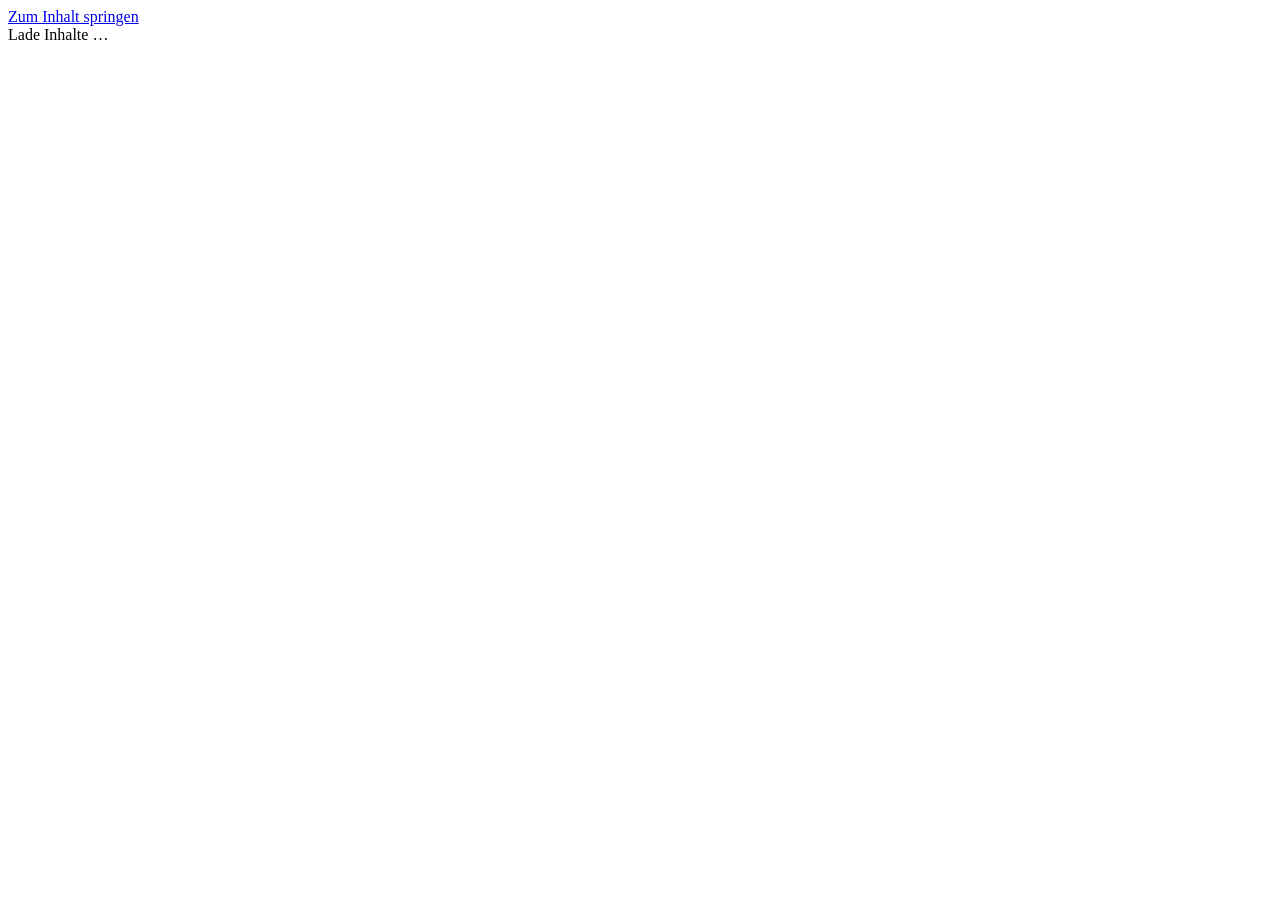
==== index.html @ f334f1ea "Add files via upload" ====
<!doctype html>
<html lang="de">
<head>
  <meta charset="utf-8">
  <meta name="viewport" content="width=device-width, initial-scale=1, viewport-fit=cover">
  <title>Statistik leicht – Klausur bestehen</title>
  <meta name="description" content="Dein Dashboard: Fortschritt, Level, Klausurprognose und persönliche Empfehlungen.">
  <meta name="theme-color" content="#2563eb">
  <link rel="icon" href="assets/icons/favicon.svg" type="image/svg+xml">
  <link rel="stylesheet" href="styles/main.css">
  <link rel="stylesheet" href="styles/components.css">
  <link rel="stylesheet" href="styles/darkmode.css">
  <script>
    /* Theme sofort setzen, damit nichts aufblitzt */
    (function () {
      try {
        var s = JSON.parse(localStorage.getItem('statistik-lernplattform-v1') || '{}');
        var t = (s.settings && s.settings.theme) || 'auto';
        var dark = t === 'dark' || (t === 'auto' && window.matchMedia('(prefers-color-scheme: dark)').matches);
        document.documentElement.setAttribute('data-theme', dark ? 'dark' : 'light');
      } catch (e) {
        document.documentElement.setAttribute('data-theme', 'light');
      }
    })();
  </script>
</head>
<body data-page="start">
  <a class="skip-link" href="#main">Zum Inhalt springen</a>
  <header id="app-header"></header>
  <main id="main" class="container" tabindex="-1">
    <div class="loading" aria-live="polite"><span class="spinner"></span> Lade Inhalte …</div>
  </main>
  <nav id="tabbar"></nav>
  <noscript><p class="container">Bitte aktiviere JavaScript, um die Lernplattform zu nutzen.</p></noscript>
  <script src="data/data.js"></script>
  <script src="scripts/storage.js"></script>
  <script src="scripts/statistik.js"></script>
  <script src="scripts/charts.js"></script>
  <script src="scripts/router.js"></script>
  <script src="scripts/generator.js"></script>
  <script src="scripts/app.js"></script>
  <script>
    SL.ready(function () {
      SL.Dashboard.render();
    });
  </script>
</body>
</html>
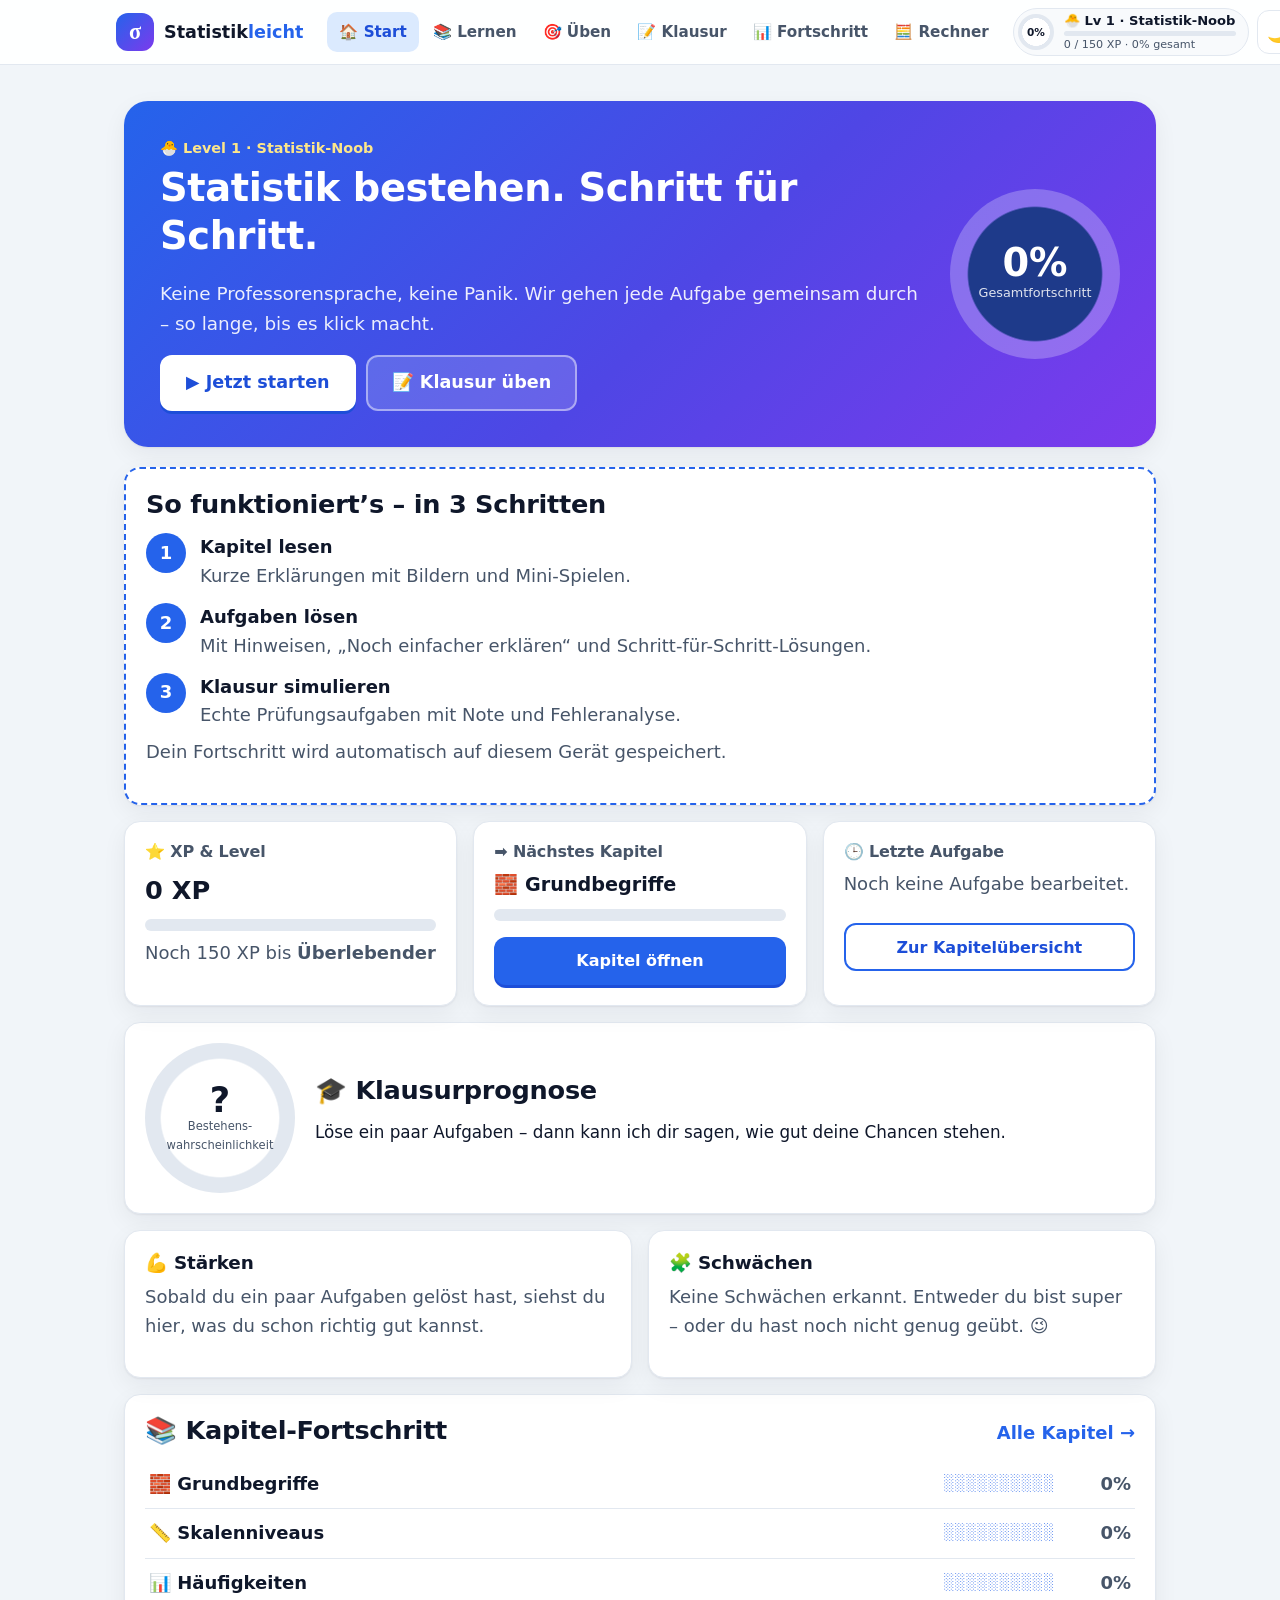
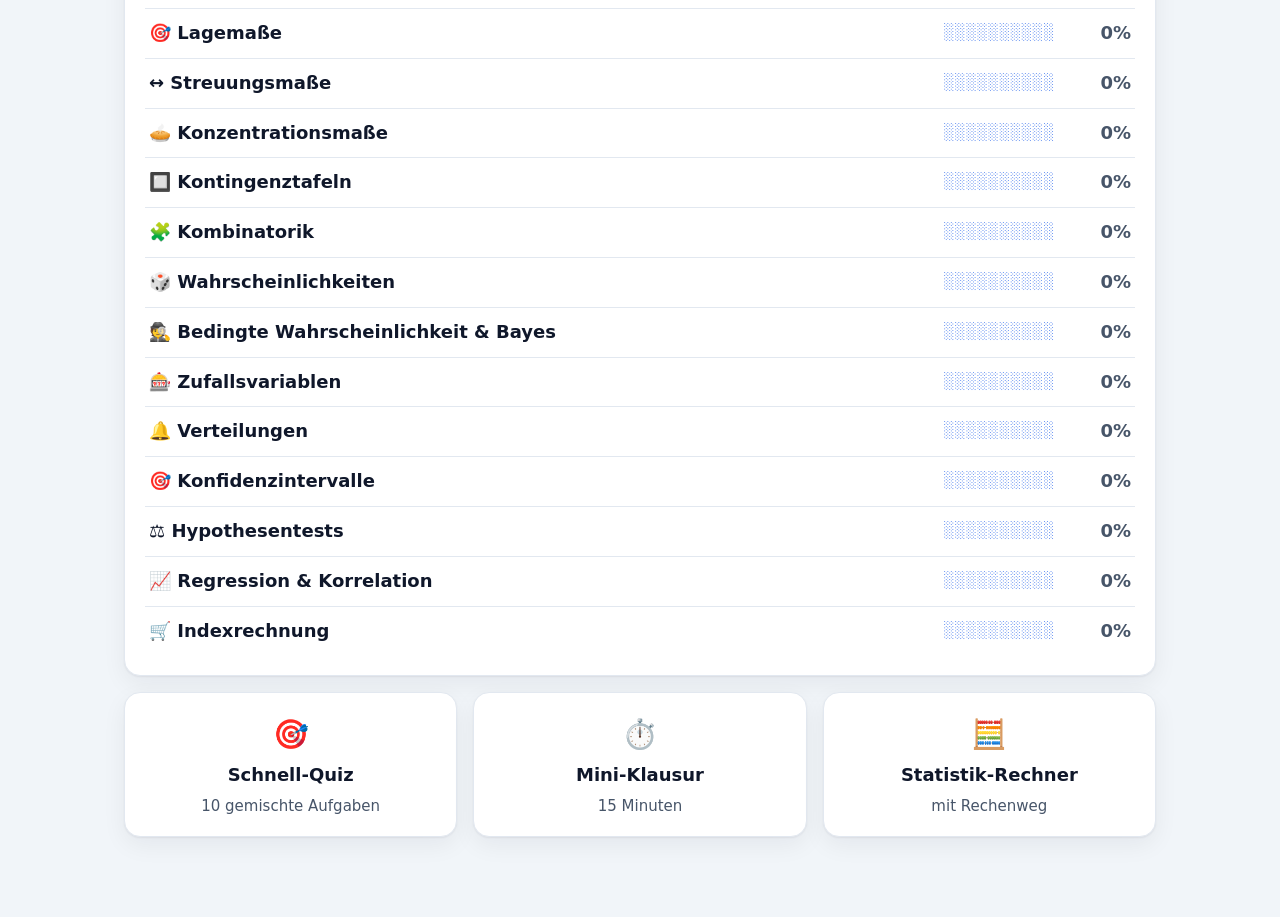
==== commit 2fc769d5: "Add files via upload" ====
--- a/index.html
+++ b/index.html
@@ -6,10 +6,10 @@
   <title>Statistik leicht – Klausur bestehen</title>
   <meta name="description" content="Dein Dashboard: Fortschritt, Level, Klausurprognose und persönliche Empfehlungen.">
   <meta name="theme-color" content="#2563eb">
-  <link rel="icon" href="assets/icons/favicon.svg" type="image/svg+xml">
-  <link rel="stylesheet" href="styles/main.css">
-  <link rel="stylesheet" href="styles/components.css">
-  <link rel="stylesheet" href="styles/darkmode.css">
+  <link rel="icon" href="favicon.svg" type="image/svg+xml">
+  <link rel="stylesheet" href="main.css">
+  <link rel="stylesheet" href="components.css">
+  <link rel="stylesheet" href="darkmode.css">
   <script>
     /* Theme sofort setzen, damit nichts aufblitzt */
     (function () {
@@ -32,13 +32,13 @@
   </main>
   <nav id="tabbar"></nav>
   <noscript><p class="container">Bitte aktiviere JavaScript, um die Lernplattform zu nutzen.</p></noscript>
-  <script src="data/data.js"></script>
-  <script src="scripts/storage.js"></script>
-  <script src="scripts/statistik.js"></script>
-  <script src="scripts/charts.js"></script>
-  <script src="scripts/router.js"></script>
-  <script src="scripts/generator.js"></script>
-  <script src="scripts/app.js"></script>
+  <script src="data.js"></script>
+  <script src="storage.js"></script>
+  <script src="statistik.js"></script>
+  <script src="charts.js"></script>
+  <script src="router.js"></script>
+  <script src="generator.js"></script>
+  <script src="app.js"></script>
   <script>
     SL.ready(function () {
       SL.Dashboard.render();
--- a/main.css
+++ b/main.css
@@ -0,0 +1,210 @@
+/* ============================================================
+   main.css – Grundlayout, Farben, Typografie (Mobile First)
+   ============================================================ */
+
+:root {
+  /* Markenfarben */
+  --primary: #2563eb;
+  --primary-strong: #1d4ed8;
+  --primary-soft: #dbeafe;
+  --success: #22c55e;
+  --success-strong: #15803d;
+  --success-soft: #dcfce7;
+  --warning: #f59e0b;
+  --warning-strong: #b45309;
+  --warning-soft: #fef3c7;
+  --error: #ef4444;
+  --error-strong: #b91c1c;
+  --error-soft: #fee2e2;
+  --purple: #7c3aed;
+  --purple-soft: #ede9fe;
+
+  /* Flächen & Text (hell) */
+  --bg: #f1f5f9;
+  --surface: #ffffff;
+  --surface-2: #f8fafc;
+  --border: #e2e8f0;
+  --text: #0f172a;
+  --text-muted: #475569;
+  --text-soft: #64748b;
+  --grid-dot: #cbd5e1;
+  --shadow: 0 1px 2px rgba(15, 23, 42, 0.06), 0 8px 24px rgba(15, 23, 42, 0.06);
+  --shadow-lg: 0 20px 50px rgba(15, 23, 42, 0.18);
+
+  /* Maße */
+  --radius: 16px;
+  --radius-sm: 10px;
+  --gap: 16px;
+  --header-h: 64px;
+  --tabbar-h: 68px;
+  --maxw: 1080px;
+  --font: system-ui, -apple-system, 'Segoe UI', Roboto, 'Helvetica Neue', Arial, sans-serif;
+  --mono: ui-monospace, 'SF Mono', Menlo, Consolas, monospace;
+  color-scheme: light;
+}
+
+*,
+*::before,
+*::after { box-sizing: border-box; }
+
+html { -webkit-text-size-adjust: 100%; scroll-behavior: smooth; }
+
+body {
+  margin: 0;
+  font-family: var(--font);
+  font-size: 18px;
+  line-height: 1.6;
+  color: var(--text);
+  background: var(--bg);
+  padding-bottom: calc(var(--tabbar-h) + env(safe-area-inset-bottom) + 16px);
+  overflow-x: hidden;
+}
+
+h1, h2, h3, h4, h5 { line-height: 1.25; margin: 0 0 0.5em; font-weight: 750; letter-spacing: -0.01em; }
+h1 { font-size: clamp(1.7rem, 4.5vw, 2.4rem); }
+h2 { font-size: clamp(1.3rem, 3.2vw, 1.6rem); }
+h3 { font-size: 1.15rem; }
+h4 { font-size: 1.05rem; }
+p { margin: 0 0 0.9em; }
+a { color: var(--primary); text-underline-offset: 3px; }
+a:hover { color: var(--primary-strong); }
+img, svg { max-width: 100%; }
+code { font-family: var(--mono); font-size: 0.92em; }
+blockquote { margin: 0 0 1em; padding: 12px 16px; border-left: 4px solid var(--primary); background: var(--surface-2); border-radius: var(--radius-sm); }
+mark { background: var(--warning-soft); color: inherit; padding: 0 4px; border-radius: 4px; }
+:focus-visible { outline: 3px solid var(--primary); outline-offset: 2px; border-radius: 6px; }
+
+.skip-link { position: absolute; left: -999px; top: 8px; background: var(--primary); color: #fff; padding: 8px 14px; border-radius: 8px; z-index: 100; }
+.skip-link:focus { left: 8px; }
+
+.container { width: 100%; max-width: var(--maxw); margin: 0 auto; padding: 20px 16px 24px; }
+.muted { color: var(--text-muted); }
+.small { font-size: 0.85rem; }
+.lead { font-size: 1.15rem; color: var(--text-muted); max-width: 46em; }
+.lead-sm { font-size: 1.05rem; }
+.big { font-size: 1.6rem; font-weight: 800; margin: 4px 0 8px; }
+.small-big { font-size: 1.2rem; }
+.eyebrow { font-size: 0.9rem; font-weight: 700; color: var(--primary); text-transform: none; margin-bottom: 4px; }
+.section-title { margin-top: 28px; }
+.center { justify-content: center; text-align: center; }
+
+.loading { display: flex; align-items: center; gap: 12px; padding: 40px 0; color: var(--text-muted); }
+.spinner { width: 22px; height: 22px; border: 3px solid var(--border); border-top-color: var(--primary); border-radius: 50%; animation: spin 0.8s linear infinite; }
+@keyframes spin { to { transform: rotate(360deg); } }
+
+/* ---------- Kopfzeile ---------- */
+.app-header {
+  position: sticky; top: 0; z-index: 40;
+  background: color-mix(in srgb, var(--surface) 92%, transparent);
+  backdrop-filter: saturate(1.4) blur(10px);
+  -webkit-backdrop-filter: saturate(1.4) blur(10px);
+  border-bottom: 1px solid var(--border);
+}
+.header-inner { max-width: var(--maxw); margin: 0 auto; height: var(--header-h); display: flex; align-items: center; gap: 12px; padding: 0 16px; }
+.brand { display: flex; align-items: center; gap: 10px; text-decoration: none; color: var(--text); font-weight: 800; flex-shrink: 0; }
+.brand-logo { width: 38px; height: 38px; border-radius: 12px; display: grid; place-items: center; background: linear-gradient(135deg, var(--primary), var(--purple)); color: #fff; font-size: 1.4rem; font-family: Georgia, serif; }
+.brand-text { font-size: 1.1rem; display: none; }
+.brand-text span { color: var(--primary); }
+.topnav { display: none; }
+.header-tools { margin-left: auto; display: flex; align-items: center; gap: 8px; }
+
+.level-chip {
+  display: flex; align-items: center; gap: 10px; background: var(--surface-2); border: 1px solid var(--border);
+  border-radius: 999px; padding: 4px 12px 4px 4px; cursor: pointer; color: var(--text); font: inherit; min-height: 44px;
+}
+.level-chip:hover { border-color: var(--primary); }
+.ring {
+  --p: 0; width: 36px; height: 36px; border-radius: 50%; display: grid; place-items: center; font-size: 0.66rem; font-weight: 800;
+  background: radial-gradient(closest-side, var(--surface) 76%, transparent 78% 100%), conic-gradient(var(--primary) calc(var(--p) * 1%), var(--border) 0);
+}
+.level-meta { display: flex; flex-direction: column; align-items: flex-start; line-height: 1.15; min-width: 0; }
+.level-meta strong { font-size: 0.82rem; white-space: nowrap; max-width: 38vw; overflow: hidden; text-overflow: ellipsis; }
+.level-meta small { font-size: 0.7rem; color: var(--text-muted); white-space: nowrap; }
+.xpbar { display: block; width: 100%; min-width: 90px; height: 5px; background: var(--border); border-radius: 9px; overflow: hidden; margin: 3px 0; }
+.xpbar span { display: block; height: 100%; background: linear-gradient(90deg, var(--warning), var(--success)); border-radius: 9px; transition: width 0.6s ease; }
+
+.icon-btn { width: 44px; height: 44px; border-radius: 12px; border: 1px solid var(--border); background: var(--surface); display: grid; place-items: center; font-size: 1.2rem; cursor: pointer; text-decoration: none; color: var(--text); }
+.icon-btn:hover { border-color: var(--primary); }
+
+/* ---------- Tabbar (mobil) ---------- */
+.tabbar {
+  position: fixed; bottom: 0; left: 0; right: 0; z-index: 40;
+  display: grid; grid-template-columns: repeat(5, 1fr);
+  background: var(--surface); border-top: 1px solid var(--border);
+  padding-bottom: env(safe-area-inset-bottom);
+  height: calc(var(--tabbar-h) + env(safe-area-inset-bottom));
+}
+.tabbar a { display: flex; flex-direction: column; align-items: center; justify-content: center; gap: 2px; font-size: 0.75rem; font-weight: 600; text-decoration: none; color: var(--text-muted); }
+.tabbar a span { font-size: 1.35rem; line-height: 1; }
+.tabbar a.active { color: var(--primary); }
+.tabbar a.active span { transform: translateY(-1px); }
+
+/* ---------- Raster ---------- */
+.grid { display: grid; gap: var(--gap); margin-bottom: var(--gap); }
+.grid-2, .grid-3 { grid-template-columns: 1fr; }
+.row { display: flex; flex-wrap: wrap; gap: 12px; align-items: flex-end; margin-bottom: 12px; }
+.row > .field { flex: 1 1 160px; }
+.split { display: grid; gap: 16px; }
+
+/* ---------- Seitenkopf / Hero ---------- */
+.page-head { margin: 8px 0 20px; }
+.hero {
+  display: grid; gap: 20px; align-items: center; margin: 8px 0 20px;
+  background: linear-gradient(135deg, var(--primary) 0%, #4f46e5 55%, var(--purple) 100%);
+  color: #fff; border-radius: 24px; padding: 24px 20px; box-shadow: var(--shadow);
+}
+.hero h1 { color: #fff; }
+.hero .lead { color: rgba(255, 255, 255, 0.9); }
+.hero .eyebrow { color: #fde68a; }
+.hero-actions { display: flex; flex-wrap: wrap; gap: 10px; margin-top: 12px; }
+.hero .btn-secondary { background: rgba(255, 255, 255, 0.15); color: #fff; border-color: rgba(255, 255, 255, 0.45); }
+.hero .btn-secondary:hover { background: rgba(255, 255, 255, 0.25); }
+.hero .btn-primary { background: #fff; color: var(--primary-strong); }
+.hero-ring { --p: 0; justify-self: center; }
+.ring-big {
+  width: 170px; height: 170px; border-radius: 50%; display: grid; place-content: center; text-align: center;
+  background: radial-gradient(closest-side, #1e3a8a 78%, transparent 80% 100%), conic-gradient(#fde68a calc(var(--p) * 1%), rgba(255, 255, 255, 0.25) 0);
+}
+.ring-big strong { font-size: 2.4rem; line-height: 1; }
+.ring-big span { font-size: 0.8rem; opacity: 0.85; }
+
+.crumbs { font-size: 0.92rem; color: var(--text-muted); margin-bottom: 12px; }
+.crumbs a { text-decoration: none; }
+
+/* ---------- Ab Tablet ---------- */
+@media (min-width: 640px) {
+  .brand-text { display: inline; }
+  .grid-2 { grid-template-columns: repeat(2, 1fr); }
+  .grid-3 { grid-template-columns: repeat(3, 1fr); }
+  .hero { grid-template-columns: 1fr auto; padding: 36px; }
+  .split { grid-template-columns: minmax(260px, 340px) 1fr; }
+  .container { padding: 28px 24px 32px; }
+}
+
+/* ---------- Ab Desktop ---------- */
+@media (min-width: 1100px) {
+  body { padding-bottom: 32px; }
+  .tabbar { display: none; }
+  .only-mobile { display: none; }
+  .topnav { display: flex; gap: 2px; margin-left: 12px; }
+  .topnav a { padding: 8px 12px; border-radius: 10px; text-decoration: none; color: var(--text-muted); font-weight: 600; font-size: 0.95rem; white-space: nowrap; }
+  .topnav a:hover { background: var(--surface-2); color: var(--text); }
+  .topnav a.active { background: var(--primary-soft); color: var(--primary-strong); }
+  .level-meta strong { max-width: 220px; }
+}
+
+@media (max-width: 420px) {
+  body { font-size: 17px; }
+  .level-meta small { display: none; }
+  .level-meta strong { max-width: 34vw; }
+}
+
+@media (prefers-reduced-motion: reduce) {
+  *, *::before, *::after { animation-duration: 0.01ms !important; transition-duration: 0.01ms !important; scroll-behavior: auto !important; }
+}
+
+@media print {
+  .app-header, .tabbar, .hero-actions, .help-buttons, .task-nav { display: none !important; }
+  body { background: #fff; padding: 0; }
+  .card { box-shadow: none; border: 1px solid #ccc; break-inside: avoid; }
+}
--- a/components.css
+++ b/components.css
@@ -0,0 +1,500 @@
+/* ============================================================
+   components.css – Buttons, Karten, Aufgaben, Widgets, Diagramme
+   ============================================================ */
+
+/* ---------- Buttons ---------- */
+.btn {
+  display: inline-flex; align-items: center; justify-content: center; gap: 8px;
+  min-height: 48px; padding: 10px 18px; border-radius: 12px; border: 2px solid transparent;
+  font: inherit; font-weight: 700; font-size: 1rem; line-height: 1.2; text-decoration: none; cursor: pointer;
+  transition: transform 0.08s ease, background 0.15s ease, border-color 0.15s ease, box-shadow 0.15s ease;
+  -webkit-tap-highlight-color: transparent; text-align: center;
+}
+.btn:active { transform: translateY(1px) scale(0.99); }
+.btn:disabled, .btn[disabled] { opacity: 0.45; cursor: not-allowed; }
+.btn-primary { background: var(--primary); color: #fff; box-shadow: 0 3px 0 var(--primary-strong); }
+.btn-primary:hover { background: var(--primary-strong); color: #fff; }
+.btn-secondary { background: var(--surface); color: var(--primary-strong); border-color: var(--primary); }
+.btn-secondary:hover { background: var(--primary-soft); color: var(--primary-strong); }
+.btn-ghost { background: transparent; color: var(--text); border-color: var(--border); }
+.btn-ghost:hover { border-color: var(--text-soft); color: var(--text); }
+.btn-warning { background: var(--warning); color: #111827; box-shadow: 0 3px 0 var(--warning-strong); }
+.btn-warning:hover { background: #fbbf24; color: #111827; }
+.btn-danger, .btn-ghost.danger:hover { background: var(--error); color: #fff; border-color: var(--error); }
+.btn-tutor { background: var(--success); color: #052e16; box-shadow: 0 3px 0 var(--success-strong); margin-top: 12px; }
+.btn-tutor:hover { background: #4ade80; color: #052e16; }
+.btn-lg { min-height: 56px; font-size: 1.1rem; padding: 12px 24px; }
+.btn-sm { min-height: 40px; padding: 6px 14px; font-size: 0.92rem; }
+.btn-block { width: 100%; margin-top: 8px; }
+.btn-help {
+  background: var(--surface-2); color: var(--text); border-color: var(--border); font-weight: 600; font-size: 0.95rem;
+  min-height: 46px; padding: 8px 12px;
+}
+.btn-help:hover { border-color: var(--primary); background: var(--primary-soft); color: var(--primary-strong); }
+.link-btn { background: none; border: 0; padding: 4px 2px; color: var(--primary); font: inherit; font-weight: 700; cursor: pointer; text-decoration: underline; text-underline-offset: 3px; }
+.link { text-decoration: none; font-weight: 600; }
+.file-btn { position: relative; }
+
+/* ---------- Karten ---------- */
+.card {
+  background: var(--surface); border: 1px solid var(--border); border-radius: var(--radius);
+  padding: 20px; box-shadow: var(--shadow); margin-bottom: var(--gap);
+}
+.grid > .card { margin-bottom: 0; }
+.card-head { display: flex; justify-content: space-between; align-items: baseline; gap: 12px; flex-wrap: wrap; }
+.stat-card h3 { color: var(--text-muted); font-size: 1rem; }
+.onboarding { border: 2px dashed var(--primary); }
+.howto { list-style: none; padding: 0; margin: 0 0 8px; display: grid; gap: 12px; }
+.howto li { display: flex; gap: 14px; align-items: flex-start; }
+.howto li > span { flex-shrink: 0; width: 40px; height: 40px; border-radius: 50%; background: var(--primary); color: #fff; display: grid; place-items: center; font-weight: 800; }
+.howto p { margin: 0; color: var(--text-muted); }
+
+/* ---------- Fortschritt ---------- */
+.progress { height: 12px; background: var(--border); border-radius: 99px; overflow: hidden; margin: 8px 0; }
+.progress > span { display: block; height: 100%; background: linear-gradient(90deg, var(--primary), var(--success)); border-radius: 99px; transition: width 0.6s ease; }
+.progress.slim { height: 6px; }
+
+.textbars { list-style: none; padding: 0; margin: 0; }
+.textbars li a { display: grid; grid-template-columns: 1fr auto; grid-template-areas: 'title pct' 'bar bar'; gap: 0 12px; padding: 10px 4px; border-bottom: 1px solid var(--border); text-decoration: none; color: var(--text); }
+.textbars li:last-child a { border-bottom: 0; }
+.textbars li a:hover { background: var(--surface-2); }
+.tb-title { grid-area: title; font-weight: 600; }
+.tb-bar { grid-area: bar; font-family: var(--mono); color: var(--primary); letter-spacing: 1px; font-size: 1.05rem; }
+.tb-pct { grid-area: pct; font-weight: 700; color: var(--text-muted); font-variant-numeric: tabular-nums; }
+@media (min-width: 640px) {
+  .textbars li a { grid-template-columns: minmax(180px, 1fr) auto 64px; grid-template-areas: 'title bar pct'; align-items: center; }
+  .tb-pct { text-align: right; }
+}
+
+/* ---------- Chips & Badges ---------- */
+.chips { display: flex; flex-wrap: wrap; gap: 8px; }
+.chip { display: inline-flex; align-items: center; gap: 4px; padding: 4px 12px; border-radius: 99px; background: var(--surface-2); border: 1px solid var(--border); font-size: 0.88rem; font-weight: 600; color: var(--text); text-decoration: none; }
+.chip-success { background: var(--success-soft); border-color: transparent; color: var(--success-strong); }
+.chip-warning { background: var(--warning-soft); border-color: transparent; color: var(--warning-strong); }
+.chip-hot { background: var(--error-soft); border-color: transparent; color: var(--error-strong); }
+a.chip:hover { filter: brightness(0.96); }
+.badge { display: inline-block; padding: 3px 10px; border-radius: 8px; font-size: 0.82rem; font-weight: 800; }
+.diff-easy { background: var(--success-soft); color: var(--success-strong); }
+.diff-medium { background: var(--warning-soft); color: var(--warning-strong); }
+.diff-hard { background: var(--error-soft); color: var(--error-strong); }
+.grade-chip { font-weight: 800; padding: 2px 10px; border-radius: 8px; }
+.grade-chip.ok { background: var(--success-soft); color: var(--success-strong); }
+.grade-chip.bad { background: var(--error-soft); color: var(--error-strong); }
+
+/* ---------- Kacheln ---------- */
+.action-tile {
+  display: flex; flex-direction: column; gap: 4px; padding: 18px; border-radius: var(--radius);
+  background: var(--surface); border: 1px solid var(--border); box-shadow: var(--shadow); text-decoration: none; color: var(--text);
+  transition: transform 0.12s ease, border-color 0.12s ease;
+}
+.action-tile:hover { transform: translateY(-2px); border-color: var(--primary); color: var(--text); }
+.action-tile span { font-size: 1.8rem; }
+.action-tile small { color: var(--text-muted); }
+.action-tile.big { padding: 24px; }
+.action-tile.disabled { opacity: 0.55; pointer-events: none; }
+
+.chapter-grid { display: grid; gap: var(--gap); grid-template-columns: 1fr; }
+@media (min-width: 640px) { .chapter-grid { grid-template-columns: repeat(2, 1fr); } }
+@media (min-width: 1000px) { .chapter-grid { grid-template-columns: repeat(3, 1fr); } }
+.chapter-card {
+  position: relative; display: flex; flex-direction: column; gap: 4px; padding: 20px; border-radius: var(--radius);
+  background: var(--surface); border: 1px solid var(--border); box-shadow: var(--shadow); text-decoration: none; color: var(--text);
+  transition: transform 0.12s ease, border-color 0.12s ease;
+}
+.chapter-card:hover { transform: translateY(-2px); border-color: var(--primary); color: var(--text); }
+.chapter-card.done { border-color: var(--success); }
+.chapter-num { font-size: 0.8rem; font-weight: 700; color: var(--text-soft); }
+.chapter-icon { font-size: 2rem; }
+.chapter-icon.xl { font-size: 3.4rem; }
+.chapter-card strong { font-size: 1.15rem; }
+.chapter-card small { color: var(--text-muted); }
+.chapter-foot { display: flex; justify-content: space-between; align-items: center; margin-top: 8px; font-weight: 700; color: var(--text-muted); }
+.chapter-tags { display: flex; flex-wrap: wrap; gap: 6px; margin-top: 6px; }
+.chapter-picker { display: grid; gap: 10px; grid-template-columns: repeat(auto-fill, minmax(150px, 1fr)); }
+.chapter-chip { display: flex; flex-direction: column; padding: 12px; border-radius: 12px; border: 1px solid var(--border); background: var(--surface-2); text-decoration: none; color: var(--text); }
+.chapter-chip:hover { border-color: var(--primary); }
+.chapter-chip span { font-size: 1.4rem; }
+.chapter-chip small { color: var(--text-muted); }
+
+.chapter-hero { display: grid; gap: 16px; align-items: center; margin-bottom: 16px; }
+@media (min-width: 760px) { .chapter-hero { grid-template-columns: auto 1fr auto; } }
+.toc { display: flex; gap: 8px; overflow-x: auto; padding: 4px 0 12px; margin-bottom: 8px; scrollbar-width: thin; }
+.toc a { flex-shrink: 0; padding: 8px 14px; border-radius: 99px; background: var(--surface); border: 1px solid var(--border); text-decoration: none; color: var(--text); font-size: 0.9rem; font-weight: 600; }
+.toc a:hover { border-color: var(--primary); }
+.theory-section { scroll-margin-top: calc(var(--header-h) + 12px); }
+.practice { scroll-margin-top: calc(var(--header-h) + 12px); border: 2px solid var(--primary); }
+.diff-card { display: flex; flex-direction: column; gap: 6px; padding: 18px; border-radius: var(--radius); border: 2px solid var(--border); text-decoration: none; color: var(--text); background: var(--surface-2); }
+.diff-card:hover { border-color: var(--primary); color: var(--text); }
+.diff-card .diff-icon { font-size: 1.8rem; }
+.diff-card strong { font-size: 1.15rem; }
+.chapter-nav { display: flex; justify-content: space-between; gap: 12px; flex-wrap: wrap; margin-top: 8px; }
+
+/* ---------- Theorie-Bausteine ---------- */
+.nice-list, .step-list { padding-left: 1.3em; margin: 0 0 1em; }
+.nice-list li, .step-list li { margin-bottom: 0.45em; }
+.step-list { counter-reset: s; list-style: none; padding-left: 0; }
+.step-list > li { counter-increment: s; position: relative; padding-left: 44px; min-height: 32px; }
+.step-list > li::before { content: counter(s); position: absolute; left: 0; top: 0; width: 32px; height: 32px; border-radius: 50%; background: var(--primary-soft); color: var(--primary-strong); font-weight: 800; display: grid; place-items: center; font-size: 0.95rem; }
+.callout { border-radius: 12px; padding: 14px 16px; margin: 0 0 1em; border-left: 5px solid var(--primary); background: var(--primary-soft); color: var(--text); }
+.callout h4 { margin-bottom: 6px; }
+.callout.tip { border-color: var(--success); background: var(--success-soft); }
+.callout.warn { border-color: var(--warning); background: var(--warning-soft); }
+.callout.exam { border-color: var(--purple); background: var(--purple-soft); }
+.callout.example { border-color: var(--primary); background: var(--surface-2); border: 1px solid var(--border); border-left: 5px solid var(--primary); }
+.callout.info { border-color: var(--text-soft); background: var(--surface-2); }
+.formula {
+  font-family: 'Cambria Math', 'STIX Two Math', Georgia, serif; font-size: 1.12rem; background: var(--surface-2);
+  border: 1px solid var(--border); border-radius: 12px; padding: 12px 16px; margin: 0 0 1em; overflow-x: auto; text-align: center;
+}
+.formula small { display: block; font-family: var(--font); font-size: 0.85rem; color: var(--text-muted); margin-top: 6px; }
+.frac { display: inline-flex; flex-direction: column; vertical-align: middle; text-align: center; margin: 0 3px; font-size: 0.95em; }
+.frac > span:first-child { border-bottom: 1.5px solid currentColor; padding: 0 4px 1px; }
+.frac > span:last-child { padding: 1px 4px 0; }
+.sqrt { border-top: 1.5px solid currentColor; padding: 0 2px; }
+.datalist { font-family: var(--mono); background: var(--surface-2); border-radius: 10px; padding: 10px 12px; word-spacing: 4px; overflow-wrap: anywhere; }
+.pos { display: inline-flex; flex-direction: column; align-items: center; margin: 2px 3px; }
+.pos small { font-size: 0.65rem; color: var(--text-soft); }
+
+.quickcheck { border: 2px solid var(--border); border-radius: var(--radius); padding: 16px; margin: 0 0 1em; background: var(--surface-2); }
+.quickcheck.done { border-color: var(--success); }
+.qc-feedback { margin: 10px 0 0; padding: 10px 12px; border-radius: 10px; }
+.qc-feedback.success { background: var(--success-soft); }
+.qc-feedback.warn { background: var(--warning-soft); }
+
+/* ---------- Tabellen ---------- */
+.table-wrap { overflow-x: auto; margin: 0 0 1em; border-radius: 12px; border: 1px solid var(--border); }
+.table { width: 100%; border-collapse: collapse; font-size: 0.95rem; font-variant-numeric: tabular-nums; background: var(--surface); }
+.table th, .table td { padding: 8px 12px; text-align: center; border-bottom: 1px solid var(--border); white-space: nowrap; }
+.table thead th { background: var(--surface-2); font-weight: 700; }
+.table tbody th { text-align: left; background: var(--surface-2); }
+.table tr:last-child td, .table tr:last-child th { border-bottom: 0; }
+.table tr.sum td, .table tr.sum th { font-weight: 800; }
+.table input { width: 90px; min-height: 40px; text-align: center; }
+.table.clickable th[tabindex], .table.clickable td[tabindex] { cursor: pointer; }
+.table .hl { background: var(--warning-soft) !important; outline: 2px solid var(--warning); outline-offset: -2px; }
+
+/* ---------- Formulare ---------- */
+.field { display: flex; flex-direction: column; gap: 6px; font-weight: 600; font-size: 0.95rem; }
+.field.check { flex-direction: row; align-items: center; gap: 10px; min-height: 48px; }
+.field.check input { width: 22px; height: 22px; accent-color: var(--primary); }
+input[type='text'], input[type='number'], input:not([type]), select, textarea {
+  font: inherit; font-size: 1.05rem; color: var(--text); background: var(--surface); border: 2px solid var(--border);
+  border-radius: 12px; padding: 10px 12px; min-height: 48px; width: 100%;
+}
+textarea { resize: vertical; font-family: var(--mono); font-size: 1rem; }
+input:focus, select:focus, textarea:focus { border-color: var(--primary); outline: none; box-shadow: 0 0 0 4px var(--primary-soft); }
+input[type='range'] { width: 100%; accent-color: var(--primary); min-height: 32px; }
+
+/* ---------- Aufgaben ---------- */
+.task-card { background: var(--surface); border: 1px solid var(--border); border-radius: 20px; padding: 20px; box-shadow: var(--shadow); }
+.task-card.solved { border-color: var(--success); box-shadow: 0 0 0 3px var(--success-soft), var(--shadow); }
+.task-meta { display: flex; flex-wrap: wrap; align-items: center; gap: 10px; margin-bottom: 6px; font-size: 0.92rem; color: var(--text-muted); font-weight: 600; }
+.task-pts { margin-left: auto; }
+.task-text { margin: 12px 0 16px; }
+.task-text .parts { padding-left: 1.4em; }
+.task-text .parts li { margin-bottom: 4px; }
+.answers { display: grid; gap: 14px; margin-bottom: 14px; }
+.answer { display: flex; flex-direction: column; gap: 6px; padding: 12px; border-radius: 14px; border: 2px solid var(--border); background: var(--surface-2); transition: border-color 0.2s, background 0.2s; }
+.answer-label { font-weight: 700; }
+.answer-label .pts { font-style: normal; font-size: 0.8rem; color: var(--text-soft); margin-right: 6px; }
+.answer.ok { border-color: var(--success); background: var(--success-soft); }
+.answer.wrong { border-color: var(--error); background: var(--error-soft); animation: shake 0.35s ease; }
+.answer.ok::after { content: '✔ richtig'; color: var(--success-strong); font-weight: 800; font-size: 0.9rem; }
+.answer.wrong::after { content: '✗ noch nicht richtig'; color: var(--error-strong); font-weight: 800; font-size: 0.9rem; }
+@keyframes shake { 0%, 100% { transform: translateX(0); } 25% { transform: translateX(-5px); } 75% { transform: translateX(5px); } }
+.choice-group { display: grid; gap: 8px; grid-template-columns: 1fr; }
+@media (min-width: 640px) { .choice-group { grid-template-columns: repeat(2, 1fr); } }
+.choice {
+  min-height: 52px; padding: 10px 14px; border-radius: 12px; border: 2px solid var(--border); background: var(--surface);
+  font: inherit; font-size: 1rem; text-align: left; cursor: pointer; color: var(--text);
+}
+.choice:hover { border-color: var(--primary); }
+.choice.selected { border-color: var(--primary); background: var(--primary-soft); font-weight: 700; }
+.choice.ok { border-color: var(--success); background: var(--success-soft); }
+.choice.wrong { border-color: var(--error); background: var(--error-soft); }
+.answer-actions { display: flex; flex-direction: column; gap: 8px; }
+.feedback { margin: 0; font-weight: 600; border-radius: 12px; }
+.feedback:empty { display: none; }
+.feedback.success { background: var(--success-soft); color: var(--success-strong); padding: 12px 14px; }
+.feedback.warn { background: var(--warning-soft); color: var(--text); padding: 12px 14px; }
+.feedback.info { background: var(--primary-soft); color: var(--text); padding: 12px 14px; }
+.help-buttons { display: grid; grid-template-columns: repeat(2, 1fr); gap: 8px; margin: 8px 0 12px; }
+@media (min-width: 640px) { .help-buttons { grid-template-columns: repeat(4, 1fr); } }
+.help-area > div, .help-area > ol { margin-bottom: 12px; }
+.hint-box, .simple-box, .solution-box, .tutor-box { border-radius: 14px; padding: 14px 16px; }
+.hint-box { background: var(--warning-soft); }
+.simple-box { background: var(--purple-soft); }
+.solution-box { background: var(--success-soft); }
+.tutor-box { background: var(--surface-2); border: 2px solid var(--success); }
+.hint-box p, .simple-box p { margin: 0; }
+.steps-box { list-style: none; padding: 0; margin: 0; counter-reset: st; }
+.steps-box .step { counter-increment: st; background: var(--surface-2); border: 1px solid var(--border); border-radius: 14px; padding: 14px 16px 6px; margin-bottom: 10px; }
+.steps-box .step h4::before { content: counter(st) '. '; color: var(--primary); }
+.reveal { animation: reveal 0.45s ease both; }
+@keyframes reveal { from { opacity: 0; transform: translateY(10px); } to { opacity: 1; transform: none; } }
+.answer-list { list-style: none; padding: 0; margin: 8px 0; }
+.answer-list li { display: flex; justify-content: space-between; gap: 12px; padding: 6px 0; border-bottom: 1px dashed var(--border); flex-wrap: wrap; }
+.task-nav { display: flex; justify-content: space-between; gap: 12px; margin-top: 12px; border-top: 1px solid var(--border); padding-top: 14px; }
+.task-dots { display: flex; flex-wrap: wrap; gap: 6px; margin-bottom: 14px; }
+.task-dots a { width: 36px; height: 36px; display: grid; place-items: center; border-radius: 10px; border: 1px solid var(--border); background: var(--surface); font-size: 0.85rem; font-weight: 700; text-decoration: none; color: var(--text-muted); }
+.task-dots a.seen { background: var(--surface-2); }
+.task-dots a.ok { background: var(--success); border-color: var(--success); color: #052e16; }
+.task-dots a.wrong { background: var(--error-soft); border-color: var(--error); color: var(--error-strong); }
+.task-dots a.current { outline: 3px solid var(--primary); outline-offset: 1px; color: var(--text); }
+.diff-tabs { display: flex; gap: 8px; margin-bottom: 12px; flex-wrap: wrap; }
+.diff-tabs a { padding: 10px 16px; border-radius: 12px; border: 2px solid var(--border); background: var(--surface); text-decoration: none; color: var(--text); font-weight: 700; min-height: 44px; }
+.diff-tabs a.active { border-color: var(--primary); background: var(--primary-soft); color: var(--primary-strong); }
+.run-head { display: flex; align-items: center; gap: 12px; flex-wrap: wrap; margin-bottom: 12px; color: var(--text-muted); }
+.run-head strong { color: var(--text); }
+.tutor-intro { border: 2px solid var(--success); }
+
+/* Tutor-Chat */
+.chat { display: flex; flex-direction: column; gap: 10px; }
+.bubble { max-width: 92%; padding: 12px 14px; border-radius: 16px; line-height: 1.5; }
+.bubble.bot { background: var(--surface); border: 1px solid var(--border); border-bottom-left-radius: 4px; align-self: flex-start; animation: reveal 0.35s ease both; }
+.bubble.me { background: var(--primary); color: #fff; border-bottom-right-radius: 4px; align-self: flex-end; }
+.bubble .formula { font-size: 1rem; }
+.tutor-form { display: flex; flex-wrap: wrap; gap: 8px; align-items: center; margin-top: 8px; }
+.tutor-form input { flex: 1 1 140px; }
+
+/* Natürliche Häufigkeiten (Baum) */
+.nat-tree { display: grid; gap: 10px; text-align: center; margin: 8px 0 12px; font-size: 0.92rem; }
+.nt-root { justify-self: center; background: var(--primary); color: #fff; padding: 8px 16px; border-radius: 12px; font-weight: 800; }
+.nt-level { display: grid; grid-template-columns: repeat(2, 1fr); gap: 10px; }
+.nt-level.four { grid-template-columns: repeat(4, 1fr); gap: 6px; }
+.nt-node, .nt-leaf { padding: 8px 6px; border-radius: 10px; background: var(--surface-2); border: 1px solid var(--border); font-weight: 700; }
+.nt-node.bad { background: var(--error-soft); }
+.nt-node.good { background: var(--success-soft); }
+.nt-leaf.hl { background: var(--error); color: #fff; border-color: var(--error); }
+.nt-leaf.hl2 { background: var(--warning); color: #111827; border-color: var(--warning); }
+.tree { font-family: var(--mono); background: var(--surface-2); padding: 10px 12px; border-radius: 10px; }
+
+/* ---------- Video-Erklärung ---------- */
+.video-screen { background: #0b1222; color: #e2e8f0; border-radius: 16px; padding: 20px; min-height: 260px; max-height: 60vh; overflow-y: auto; }
+.video-narrator { font-weight: 800; font-size: 1.15rem; color: #fde68a; margin-bottom: 12px; }
+.video-content { opacity: 0; transform: translateY(12px); transition: opacity 0.5s ease, transform 0.5s ease; }
+.video-content.in { opacity: 1; transform: none; }
+.video-content .table, .video-content .table thead th, .video-content .table tbody th { background: #111a2e; color: #e2e8f0; }
+.video-content .table th, .video-content .table td { border-color: #26324a; }
+.video-content .formula, .video-content .datalist, .video-content .callout, .video-content .nt-node, .video-content .nt-leaf:not(.hl):not(.hl2) { background: #111a2e; color: #e2e8f0; border-color: #26324a; }
+.video-content .table-wrap { border-color: #26324a; }
+.video-content .chart .axis, .video-content .chart .val { fill: #cbd5e1; }
+.video-final { font-size: 1.2rem; }
+.video-progress { display: flex; gap: 4px; margin: 12px 0; }
+.video-progress span { flex: 1; height: 6px; background: var(--border); border-radius: 9px; overflow: hidden; }
+.video-progress span i { display: block; height: 100%; width: 0; background: var(--primary); }
+.video-progress span.done i { width: 100%; }
+.video-controls { display: flex; justify-content: center; gap: 10px; }
+
+/* ---------- Popups & Toasts ---------- */
+.modal-back { position: fixed; inset: 0; background: rgba(15, 23, 42, 0.55); z-index: 80; display: flex; align-items: flex-end; justify-content: center; opacity: 0; transition: opacity 0.2s; padding: 0; }
+.modal-back.show { opacity: 1; }
+.modal { background: var(--surface); color: var(--text); width: 100%; max-width: 640px; max-height: 92vh; overflow-y: auto; border-radius: 22px 22px 0 0; padding: 20px; box-shadow: var(--shadow-lg); transform: translateY(30px); transition: transform 0.25s ease; }
+.modal-back.show .modal { transform: none; }
+.modal-head { display: flex; align-items: center; justify-content: space-between; gap: 12px; margin-bottom: 8px; }
+.modal-head h2 { margin: 0; }
+.modal-actions { display: flex; flex-wrap: wrap; gap: 10px; margin-top: 16px; }
+.modal-actions .btn { flex: 1 1 200px; }
+.where { background: var(--surface-2); border-radius: 12px; padding: 12px 14px; font-size: 1.05rem; }
+.where span { color: var(--text-muted); }
+@media (min-width: 640px) {
+  .modal-back { align-items: center; padding: 20px; }
+  .modal { border-radius: 22px; }
+  .modal-back.drawer { justify-content: flex-end; align-items: stretch; padding: 0; }
+  .modal-back.drawer .modal { max-width: 440px; max-height: 100vh; border-radius: 22px 0 0 22px; transform: translateX(30px); }
+  .modal-back.drawer.show .modal { transform: none; }
+}
+.drawer-stats { display: grid; grid-template-columns: repeat(3, 1fr); gap: 8px; margin-bottom: 12px; text-align: center; }
+.drawer-stats div { background: var(--surface-2); border-radius: 12px; padding: 10px 6px; display: flex; flex-direction: column; }
+.drawer-stats strong { font-size: 1.3rem; }
+.drawer-stats span { font-size: 0.75rem; color: var(--text-muted); }
+.modal .textbars li a { grid-template-columns: 1fr auto; grid-template-areas: 'title pct' 'bar bar'; }
+.levelup { text-align: center; }
+.levelup-icon { font-size: 4rem; animation: pop 0.6s ease; }
+@keyframes pop { 0% { transform: scale(0.3); } 70% { transform: scale(1.2); } 100% { transform: scale(1); } }
+
+.toasts { position: fixed; z-index: 90; left: 50%; transform: translateX(-50%); bottom: calc(var(--tabbar-h) + 16px + env(safe-area-inset-bottom)); display: flex; flex-direction: column; gap: 8px; width: min(92vw, 420px); pointer-events: none; }
+@media (min-width: 1100px) { .toasts { bottom: 24px; } }
+.toast { background: var(--text); color: var(--surface); padding: 12px 16px; border-radius: 14px; box-shadow: var(--shadow-lg); font-weight: 600; opacity: 0; transform: translateY(12px); transition: all 0.3s ease; }
+.toast.show { opacity: 1; transform: none; }
+.toast-success { background: var(--success-strong); color: #fff; }
+.toast-badge { background: linear-gradient(135deg, var(--purple), var(--primary)); color: #fff; }
+.toast-warn { background: var(--warning); color: #111827; }
+.toast-error { background: var(--error-strong); color: #fff; }
+
+.confetti { position: fixed; inset: 0; pointer-events: none; z-index: 95; overflow: hidden; }
+.confetti i { position: absolute; top: -12px; width: 9px; height: 14px; border-radius: 2px; animation: fall linear forwards; }
+@keyframes fall { to { top: 105vh; transform: rotate(720deg) translateX(40px); } }
+
+/* ---------- Dashboard ---------- */
+.forecast-main { display: grid; gap: 20px; align-items: center; }
+@media (min-width: 640px) { .forecast-main { grid-template-columns: auto 1fr; } }
+.gauge {
+  --p: 0; width: 150px; height: 150px; border-radius: 50%; display: grid; place-content: center; text-align: center; justify-self: center;
+  background: radial-gradient(closest-side, var(--surface) 78%, transparent 80% 100%), conic-gradient(var(--gauge, var(--primary)) calc(var(--p) * 1%), var(--border) 0);
+}
+.gauge strong { font-size: 2.2rem; line-height: 1; }
+.gauge span { font-size: 0.72rem; color: var(--text-muted); max-width: 110px; }
+.forecast.good, .result-hero.good { --gauge: var(--success); border-color: var(--success); }
+.forecast.mid { --gauge: var(--warning); border-color: var(--warning); }
+.forecast.low, .result-hero.low { --gauge: var(--error); border-color: var(--error); }
+.grade { font-size: 1.3rem; }
+.recommendation { border: 2px solid var(--warning); background: linear-gradient(0deg, var(--warning-soft), var(--surface) 70%); }
+.quick-actions .action-tile { align-items: center; text-align: center; }
+
+.kpi-grid { display: grid; grid-template-columns: repeat(2, 1fr); gap: 10px; margin-bottom: var(--gap); }
+@media (min-width: 760px) { .kpi-grid { grid-template-columns: repeat(4, 1fr); } }
+.kpi-grid.small { grid-template-columns: repeat(2, 1fr); }
+@media (min-width: 760px) { .kpi-grid.small { grid-template-columns: repeat(5, 1fr); } }
+.kpi { background: var(--surface); border: 1px solid var(--border); border-radius: 14px; padding: 14px; box-shadow: var(--shadow); display: flex; flex-direction: column; gap: 2px; }
+.kpi span { font-size: 0.82rem; color: var(--text-muted); font-weight: 600; }
+.kpi strong { font-size: 1.25rem; font-variant-numeric: tabular-nums; overflow-wrap: anywhere; }
+.kpis { display: flex; flex-wrap: wrap; gap: 10px; margin: 10px 0; }
+.kpis > div { flex: 1 1 130px; background: var(--surface-2); border: 1px solid var(--border); border-radius: 12px; padding: 10px 12px; display: flex; flex-direction: column; }
+.kpis span { font-size: 0.8rem; color: var(--text-muted); }
+.kpis strong { font-size: 1.15rem; font-variant-numeric: tabular-nums; }
+
+.badge-grid { display: grid; grid-template-columns: repeat(auto-fill, minmax(150px, 1fr)); gap: 10px; }
+.badge-tile { display: flex; flex-direction: column; align-items: center; text-align: center; gap: 4px; padding: 14px 10px; border-radius: 14px; background: var(--surface-2); border: 1px solid var(--border); opacity: 0.6; }
+.badge-tile.earned { opacity: 1; border-color: var(--warning); background: var(--warning-soft); }
+.badge-tile span { font-size: 2rem; }
+.badge-tile small { color: var(--text-muted); font-size: 0.8rem; }
+.level-list { list-style: none; padding: 0; margin: 0; display: grid; gap: 8px; }
+.level-list li { display: grid; grid-template-columns: 40px 1fr auto; align-items: center; gap: 10px; padding: 10px 12px; border-radius: 12px; background: var(--surface-2); opacity: 0.6; }
+.level-list li.reached { opacity: 1; }
+.level-list li.current { border: 2px solid var(--primary); background: var(--primary-soft); }
+.level-list li span { font-size: 1.6rem; }
+.level-list small { color: var(--text-muted); }
+
+.summary { text-align: center; }
+.summary-icon { font-size: 4rem; }
+
+/* ---------- Klausuren ---------- */
+.exam-card { display: flex; flex-direction: column; }
+.exam-card .btn-block { margin-top: auto; }
+.exam-icon { font-size: 2.6rem; }
+.exam-icon.xl { font-size: 4rem; }
+.exam-time { font-weight: 700; color: var(--primary); }
+.exam-start { text-align: center; }
+.exam-start .nice-list { text-align: left; max-width: 34em; margin: 12px auto; }
+.exam-bar {
+  position: sticky; top: calc(var(--header-h) + 8px); z-index: 30; display: flex; flex-wrap: wrap; align-items: center; gap: 10px;
+  background: var(--surface); border: 2px solid var(--primary); border-radius: 16px; padding: 10px 14px; box-shadow: var(--shadow); margin-bottom: 14px;
+}
+.exam-timer { font-family: var(--mono); font-size: 1.25rem; font-weight: 800; color: var(--primary); }
+.exam-timer.urgent { color: var(--error); animation: pulse 1s ease infinite; }
+@keyframes pulse { 50% { opacity: 0.5; } }
+.exam-answered { color: var(--text-muted); font-size: 0.9rem; margin-right: auto; }
+.exam-task-head { display: flex; justify-content: space-between; align-items: baseline; gap: 10px; flex-wrap: wrap; }
+.exam-task { scroll-margin-top: calc(var(--header-h) + 80px); }
+.result-hero { display: grid; gap: 20px; align-items: center; border-width: 2px; }
+@media (min-width: 640px) { .result-hero { grid-template-columns: auto 1fr; } }
+.review summary { cursor: pointer; font-size: 1.1rem; }
+.review-list { list-style: none; padding: 0; margin: 12px 0; display: grid; gap: 8px; }
+.review-list li { display: grid; gap: 4px; padding: 10px 12px; border-radius: 12px; }
+@media (min-width: 760px) { .review-list li { grid-template-columns: 1.3fr 1fr 1fr auto; align-items: center; } }
+.review-list li.ok { background: var(--success-soft); }
+.review-list li.wrong { background: var(--error-soft); }
+.review-list .pts { font-weight: 800; }
+.steps-details summary { cursor: pointer; font-weight: 700; color: var(--primary); margin: 8px 0; }
+details.how { margin-top: 14px; background: var(--surface-2); border: 1px solid var(--border); border-radius: 14px; padding: 12px 16px; }
+details.how summary { cursor: pointer; font-weight: 800; margin-bottom: 8px; }
+
+.formula-list { display: grid; gap: 10px; margin: 0; }
+.formula-list > div { display: grid; gap: 4px; padding: 10px 0; border-bottom: 1px solid var(--border); }
+@media (min-width: 760px) { .formula-list > div { grid-template-columns: 240px 1fr; } }
+.formula-list dt { font-weight: 700; }
+.formula-list dd { margin: 0; display: flex; flex-direction: column; gap: 2px; }
+.formula-list code { font-size: 1rem; background: var(--surface-2); padding: 4px 8px; border-radius: 8px; overflow-wrap: anywhere; }
+.formula-list small { color: var(--text-muted); }
+.formula-list.compact > div { grid-template-columns: 1fr; padding: 6px 0; }
+
+/* ---------- Tabs ---------- */
+.tabs { display: flex; gap: 6px; overflow-x: auto; margin-bottom: 12px; padding-bottom: 2px; }
+.tabs button { flex-shrink: 0; min-height: 44px; padding: 8px 14px; border-radius: 12px; border: 2px solid var(--border); background: var(--surface); font: inherit; font-weight: 700; cursor: pointer; color: var(--text); }
+.tabs button.active { border-color: var(--primary); background: var(--primary-soft); color: var(--primary-strong); }
+.tabs.big button { font-size: 1rem; }
+
+/* ---------- Widgets ---------- */
+.widget { margin: 0 0 1em; }
+.widget-box { background: var(--surface-2); border: 2px solid var(--border); border-radius: var(--radius); padding: 16px; }
+.widget-box h4 { margin-bottom: 10px; }
+.widget-out { margin: 10px 0 0; }
+.big-result { font-size: 1.25rem; font-weight: 800; padding: 14px 16px; border-radius: 14px; text-align: center; margin: 10px 0; overflow-wrap: anywhere; }
+.big-result.success { background: var(--success-soft); color: var(--success-strong); }
+.big-result.warn { background: var(--warning-soft); color: var(--warning-strong); }
+
+.dnd-pool { display: flex; flex-wrap: wrap; gap: 8px; min-height: 56px; padding: 10px; border: 2px dashed var(--border); border-radius: 14px; margin-bottom: 12px; }
+.dnd-buckets { display: grid; gap: 10px; grid-template-columns: 1fr; margin-bottom: 12px; }
+@media (min-width: 640px) { .dnd-buckets { grid-template-columns: repeat(3, 1fr); } }
+.dnd-bucket { border: 2px solid var(--border); border-radius: 14px; padding: 10px; background: var(--surface); min-height: 110px; cursor: pointer; transition: border-color 0.15s, background 0.15s; }
+.dnd-bucket.over { border-color: var(--primary); background: var(--primary-soft); }
+.dnd-bucket h5 { margin: 0 0 8px; text-transform: capitalize; font-size: 1rem; }
+.dnd-drop { display: flex; flex-wrap: wrap; gap: 6px; }
+.dnd-item { padding: 8px 12px; border-radius: 10px; border: 2px solid var(--primary); background: var(--surface); font: inherit; font-size: 0.95rem; font-weight: 600; cursor: grab; color: var(--text); min-height: 44px; }
+.dnd-item.selected { background: var(--primary); color: #fff; }
+.dnd-item.dragging { opacity: 0.4; }
+.dnd-item.ok { border-color: var(--success); background: var(--success-soft); color: var(--success-strong); }
+.dnd-item.wrong { border-color: var(--error); background: var(--error-soft); color: var(--error-strong); }
+
+.combo-grid { display: grid; gap: 10px; grid-template-columns: 1fr; }
+@media (min-width: 640px) { .combo-grid { grid-template-columns: repeat(2, 1fr); } }
+.combo-card { background: var(--surface); border: 1px solid var(--border); border-radius: 14px; padding: 12px 14px; display: flex; flex-direction: column; gap: 2px; }
+.combo-card span { font-size: 0.85rem; color: var(--text-muted); font-weight: 600; }
+.combo-card strong { font-size: 1.4rem; overflow-wrap: anywhere; }
+.combo-card small { color: var(--text-soft); }
+
+.bayes .sliders { display: grid; gap: 8px; margin-bottom: 12px; }
+.bayes-grid-wrap { display: grid; gap: 12px; justify-items: center; margin-bottom: 12px; }
+.bayes-grid-wrap canvas { width: 100%; max-width: 400px; aspect-ratio: 1; border-radius: 8px; background: var(--surface); image-rendering: pixelated; }
+.legend { list-style: none; padding: 0; margin: 0; display: flex; flex-wrap: wrap; gap: 6px 14px; font-size: 0.88rem; justify-content: center; }
+.legend i { display: inline-block; width: 14px; height: 14px; border-radius: 3px; margin-right: 6px; vertical-align: -2px; }
+.legend .tp { background: var(--error); }
+.legend .fn { background: var(--warning-strong); }
+.legend .fpc { background: var(--warning); }
+.legend .tn { background: var(--grid-dot); }
+
+.wizard { margin-top: 14px; }
+.wizard-progress { display: flex; gap: 6px; margin-bottom: 12px; }
+.wizard-progress span { width: 34px; height: 34px; border-radius: 50%; display: grid; place-items: center; background: var(--border); font-weight: 800; color: var(--text-muted); }
+.wizard-progress span.done { background: var(--primary); color: #fff; }
+.wizard-step { background: var(--surface); border: 1px solid var(--border); border-left: 5px solid var(--primary); border-radius: 12px; padding: 12px 16px; margin-bottom: 10px; }
+
+/* ---------- Diagramme (SVG) ---------- */
+.chart { width: 100%; height: auto; display: block; margin: 6px 0 10px; overflow: visible; }
+.chart .grid { stroke: var(--border); stroke-width: 1; }
+.chart .axis { fill: var(--text-muted); font-size: 12px; font-family: var(--font); }
+.chart .axis.small { font-size: 10px; }
+.chart .val { fill: var(--text); font-size: 11px; font-weight: 700; font-family: var(--font); }
+.chart .bar { fill: var(--primary); }
+.chart .bar-hl { fill: var(--warning); }
+.chart .bar-ok { fill: var(--success); }
+.chart .bar-low { fill: var(--error); }
+.chart .track { fill: var(--border); }
+.chart .line { fill: none; stroke: var(--primary); stroke-width: 3; stroke-linejoin: round; }
+.chart .dot { fill: var(--primary); stroke: var(--surface); stroke-width: 2; }
+.chart .ref { stroke: var(--text-soft); stroke-dasharray: 6 5; stroke-width: 1.5; }
+.chart .curve { fill: none; stroke: var(--primary); stroke-width: 3; }
+.chart .area { fill: var(--primary); fill-opacity: 0.22; }
+.chart .area-reject { fill: var(--error); fill-opacity: 0.35; }
+.chart .axisline { stroke: var(--text-soft); stroke-width: 1.5; }
+.chart .mark { stroke: var(--text-soft); stroke-dasharray: 4 4; stroke-width: 1.5; }
+.chart .mark-strong { stroke: var(--purple); stroke-width: 3; }
+.chart .mark-label { fill: var(--text); font-size: 12px; font-weight: 700; font-family: var(--font); }
+.chart .regline { stroke: var(--error); stroke-width: 3; }
+.chart .resid { stroke: var(--warning); stroke-width: 2; stroke-dasharray: 3 3; }
+.chart .band { fill: var(--primary); fill-opacity: 0.12; }
+.chart .dev { stroke: var(--success); stroke-width: 2.5; }
+.chart .edge { stroke: var(--text-soft); stroke-width: 2; }
+.chart .edge-label { fill: var(--primary-strong); font-size: 13px; font-weight: 800; font-family: var(--font); }
+.chart .node { fill: var(--primary); }
+.chart .node-label { font-size: 16px; }
+.chart .ci-hit { stroke: var(--success); stroke-width: 3.5; stroke-linecap: round; }
+.chart .ci-miss { stroke: var(--error); stroke-width: 3.5; stroke-linecap: round; }
+.chart .ci-hit-dot { fill: var(--success-strong); }
+.chart .ci-miss-dot { fill: var(--error-strong); }
+.chart .marker { transition: transform 0.5s cubic-bezier(0.34, 1.56, 0.64, 1); }
+.chart .marker.mean polygon { fill: var(--error); }
+.chart .marker.median line { stroke: var(--success); stroke-width: 4; }
+.chart-box.clickable { cursor: crosshair; }
+.dotplot, .vis { margin: 6px 0; }
--- a/darkmode.css
+++ b/darkmode.css
@@ -0,0 +1,53 @@
+/* ============================================================
+   darkmode.css – dunkles Farbschema
+   Aktiv über <html data-theme="dark"> (wird von app.js gesetzt:
+   automatisch nach Systemeinstellung oder per 🌙-Knopf).
+   ============================================================ */
+
+:root[data-theme='dark'] {
+  color-scheme: dark;
+  --bg: #0f172a;
+  --surface: #172033;
+  --surface-2: #1e293b;
+  --border: #334155;
+  --text: #e2e8f0;
+  --text-muted: #a5b4c8;
+  --text-soft: #8b9ab0;
+  --grid-dot: #475569;
+
+  --primary: #3b82f6;
+  --primary-strong: #93c5fd;
+  --primary-soft: rgba(59, 130, 246, 0.18);
+  --success: #22c55e;
+  --success-strong: #4ade80;
+  --success-soft: rgba(34, 197, 94, 0.16);
+  --warning: #f59e0b;
+  --warning-strong: #fbbf24;
+  --warning-soft: rgba(245, 158, 11, 0.17);
+  --error: #ef4444;
+  --error-strong: #f87171;
+  --error-soft: rgba(239, 68, 68, 0.17);
+  --purple: #a78bfa;
+  --purple-soft: rgba(167, 139, 250, 0.17);
+
+  --shadow: 0 1px 2px rgba(0, 0, 0, 0.3), 0 8px 24px rgba(0, 0, 0, 0.25);
+  --shadow-lg: 0 20px 50px rgba(0, 0, 0, 0.5);
+}
+
+:root[data-theme='dark'] .btn-primary { background: #2563eb; color: #fff; box-shadow: 0 3px 0 #1e40af; }
+:root[data-theme='dark'] .btn-primary:hover { background: #1d4ed8; color: #fff; }
+:root[data-theme='dark'] .btn-secondary { background: transparent; color: #93c5fd; border-color: #3b82f6; }
+:root[data-theme='dark'] .btn-warning { box-shadow: 0 3px 0 #92400e; }
+:root[data-theme='dark'] .btn-tutor { box-shadow: 0 3px 0 #166534; }
+:root[data-theme='dark'] .hero { background: linear-gradient(135deg, #1e3a8a 0%, #312e81 55%, #4c1d95 100%); }
+:root[data-theme='dark'] .hero .btn-primary { background: #e2e8f0; color: #1e3a8a; box-shadow: 0 3px 0 #94a3b8; }
+:root[data-theme='dark'] .ring-big { background: radial-gradient(closest-side, #172554 78%, transparent 80% 100%), conic-gradient(#fde68a calc(var(--p) * 1%), rgba(255, 255, 255, 0.18) 0); }
+:root[data-theme='dark'] .toast { background: #e2e8f0; color: #0f172a; }
+:root[data-theme='dark'] .toast-success { background: #15803d; color: #fff; }
+:root[data-theme='dark'] .toast-error { background: #b91c1c; color: #fff; }
+:root[data-theme='dark'] .task-dots a.ok { color: #052e16; }
+:root[data-theme='dark'] .nt-leaf.hl { color: #fff; }
+:root[data-theme='dark'] .modal-back { background: rgba(2, 6, 23, 0.7); }
+:root[data-theme='dark'] .video-screen { background: #020617; border: 1px solid var(--border); }
+:root[data-theme='dark'] mark { color: var(--text); }
+:root[data-theme='dark'] input::placeholder, :root[data-theme='dark'] textarea::placeholder { color: #7c8aa0; }
